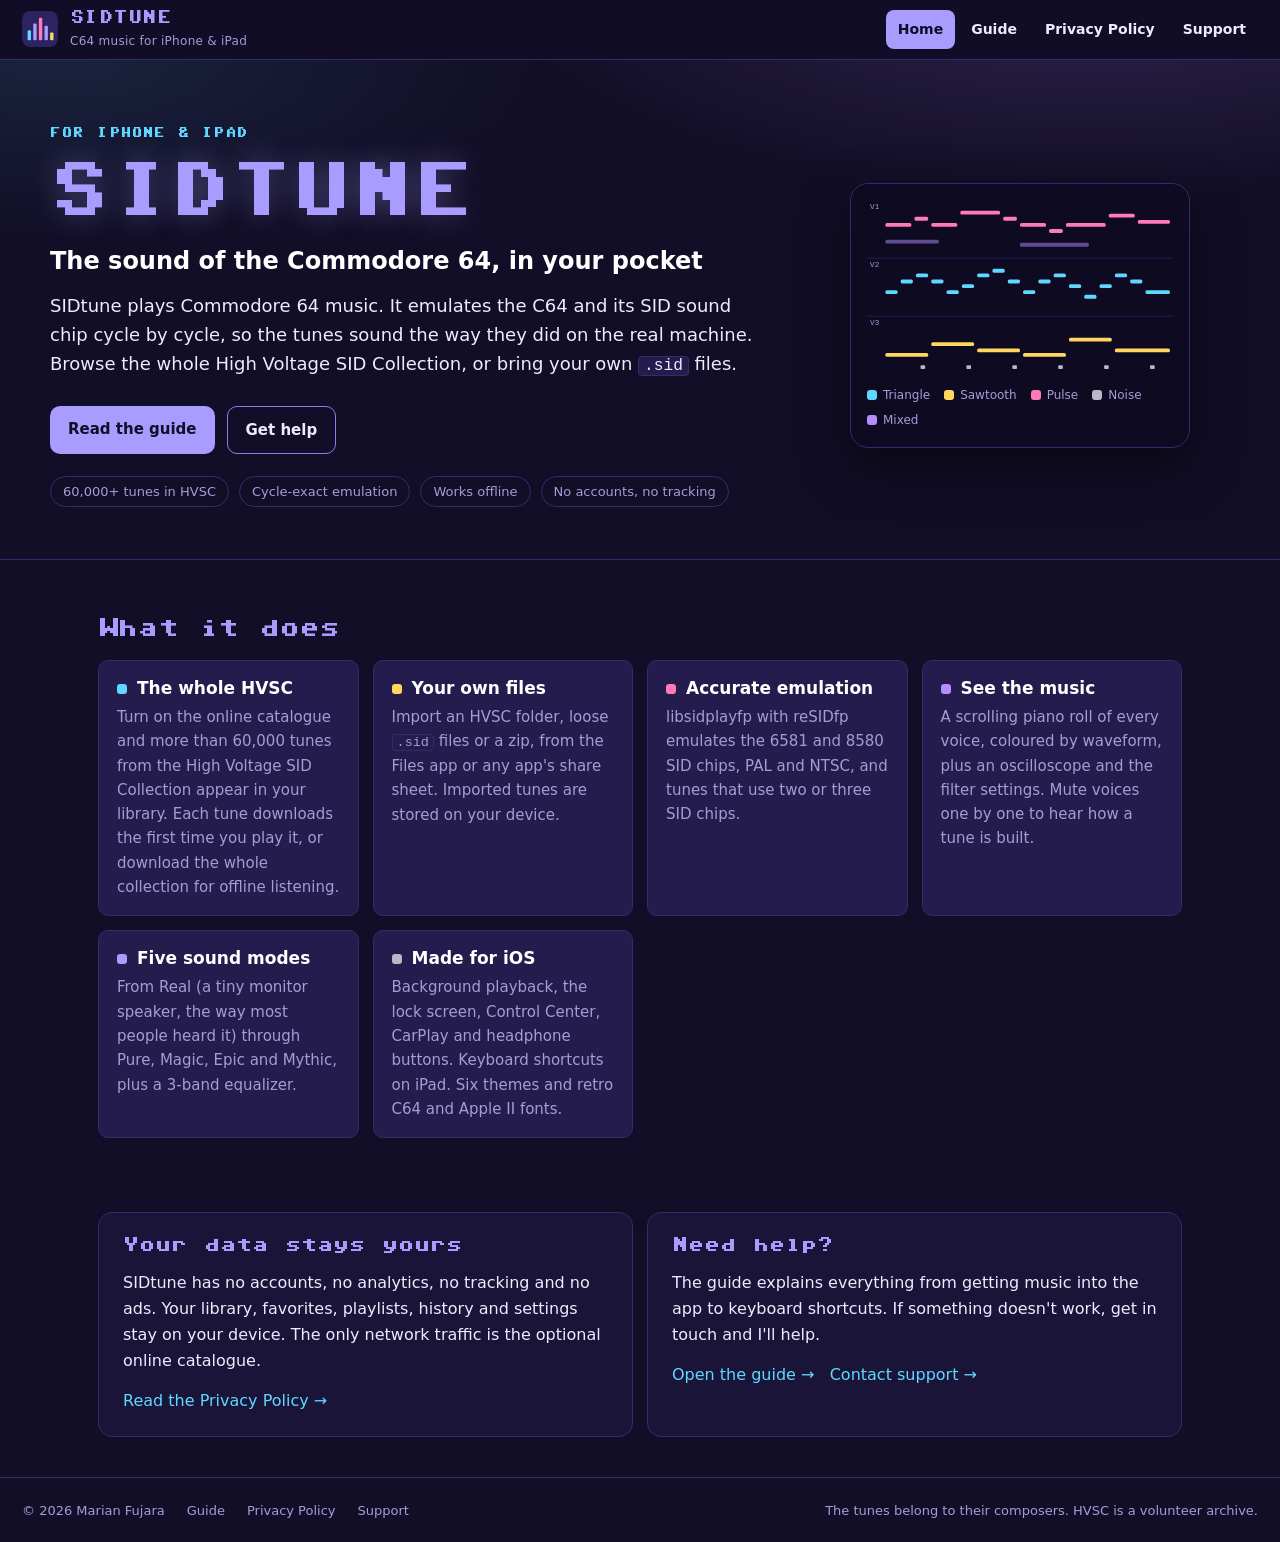
==== website/index.html @ 6d30fe2c "Port web app 0.7.1–0.10.1; add App Store screenshots and support site From the web app: - Next, prev" ====
<!doctype html>
<html lang="en">
<head>
<meta charset="utf-8">
<meta name="viewport" content="width=device-width, initial-scale=1">
<title>SIDtune — Commodore 64 music player for iPhone and iPad</title>
<meta name="description" content="SIDtune plays Commodore 64 SID music on iPhone and iPad with cycle-exact emulation of the C64 and its SID chip. No accounts, no tracking, no ads.">
<meta name="theme-color" content="#120e27">
<link rel="icon" href="icon.svg" type="image/svg+xml">
<link rel="stylesheet" href="style.css">
</head>
<body>

<header class="topbar">
  <div class="topbar-inner">
    <a class="brand" href="index.html"><img src="icon.svg" alt="" width="36" height="36"><b>SIDTUNE<span>C64 music for iPhone &amp; iPad</span></b></a>
    <nav class="topnav" aria-label="Site">
      <a href="index.html" aria-current="page">Home</a>
      <a href="guide.html">Guide</a>
      <a href="privacy.html">Privacy<span class="long"> Policy</span></a>
      <a href="support.html">Support</a>
    </nav>
  </div>
</header>

<header class="hero">
  <div class="hero-inner">
    <div>
      <div class="eyebrow">FOR IPHONE &amp; IPAD</div>
      <h1>SIDTUNE<small>The sound of the Commodore 64, in your pocket</small></h1>
      <p class="lead">SIDtune plays Commodore 64 music. It emulates the C64 and its SID sound chip cycle by cycle, so the tunes sound the way they did on the real machine. Browse the whole High Voltage SID Collection, or bring your own <code>.sid</code> files.</p>
      <div class="actions">
        <a class="btn" href="guide.html">Read the guide</a>
        <a class="btn ghost" href="support.html">Get help</a>
      </div>
      <div class="meta"><span>60,000+ tunes in HVSC</span><span>Cycle-exact emulation</span><span>Works offline</span><span>No accounts, no tracking</span></div>
    </div>
    <figure class="viz" aria-label="SIDtune's visualiser: a piano roll of the three SID voices, coloured by waveform">
      <svg viewBox="0 0 400 230" role="img" aria-hidden="true">
        <g stroke="#2c2460" stroke-width="1">
          <line x1="0" y1="76" x2="400" y2="76"/><line x1="0" y1="152" x2="400" y2="152"/>
        </g>
        <g font-family="ui-monospace, Menlo, monospace" font-size="10" fill="#a39dd6">
          <text x="4" y="12">V1</text><text x="4" y="88">V2</text><text x="4" y="164">V3</text>
        </g>
        <g fill="#ff7ab6">
          <rect x="24" y="30" width="34" height="5" rx="2"/><rect x="62" y="22" width="18" height="5" rx="2"/><rect x="84" y="30" width="34" height="5" rx="2"/>
          <rect x="122" y="14" width="52" height="5" rx="2"/><rect x="178" y="22" width="18" height="5" rx="2"/><rect x="200" y="30" width="34" height="5" rx="2"/>
          <rect x="238" y="38" width="18" height="5" rx="2"/><rect x="260" y="30" width="52" height="5" rx="2"/><rect x="316" y="18" width="34" height="5" rx="2"/>
          <rect x="354" y="26" width="42" height="5" rx="2"/>
        </g>
        <g fill="#b48cff">
          <rect x="24" y="52" width="70" height="5" rx="2" opacity=".5"/><rect x="200" y="56" width="90" height="5" rx="2" opacity=".5"/>
        </g>
        <g fill="#5fd7ff">
          <rect x="24" y="118" width="16" height="5" rx="2"/><rect x="44" y="104" width="16" height="5" rx="2"/><rect x="64" y="96" width="16" height="5" rx="2"/>
          <rect x="84" y="104" width="16" height="5" rx="2"/><rect x="104" y="118" width="16" height="5" rx="2"/><rect x="124" y="110" width="16" height="5" rx="2"/>
          <rect x="144" y="96" width="16" height="5" rx="2"/><rect x="164" y="90" width="16" height="5" rx="2"/><rect x="184" y="104" width="16" height="5" rx="2"/>
          <rect x="204" y="118" width="16" height="5" rx="2"/><rect x="224" y="104" width="16" height="5" rx="2"/><rect x="244" y="96" width="16" height="5" rx="2"/>
          <rect x="264" y="110" width="16" height="5" rx="2"/><rect x="284" y="124" width="16" height="5" rx="2"/><rect x="304" y="110" width="16" height="5" rx="2"/>
          <rect x="324" y="96" width="16" height="5" rx="2"/><rect x="344" y="104" width="16" height="5" rx="2"/><rect x="364" y="118" width="32" height="5" rx="2"/>
        </g>
        <g fill="#ffd75f">
          <rect x="24" y="200" width="56" height="5" rx="2"/><rect x="84" y="186" width="56" height="5" rx="2"/><rect x="144" y="194" width="56" height="5" rx="2"/>
          <rect x="204" y="200" width="56" height="5" rx="2"/><rect x="264" y="180" width="56" height="5" rx="2"/><rect x="324" y="194" width="72" height="5" rx="2"/>
        </g>
        <g fill="#b8b8c8">
          <rect x="70" y="216" width="6" height="5" rx="1"/><rect x="130" y="216" width="6" height="5" rx="1"/><rect x="190" y="216" width="6" height="5" rx="1"/>
          <rect x="250" y="216" width="6" height="5" rx="1"/><rect x="310" y="216" width="6" height="5" rx="1"/><rect x="370" y="216" width="6" height="5" rx="1"/>
        </g>
      </svg>
      <figcaption class="legend">
        <span><i style="background:#5fd7ff"></i>Triangle</span><span><i style="background:#ffd75f"></i>Sawtooth</span>
        <span><i style="background:#ff7ab6"></i>Pulse</span><span><i style="background:#b8b8c8"></i>Noise</span><span><i style="background:#b48cff"></i>Mixed</span>
      </figcaption>
    </figure>
  </div>
</header>

<main class="home">
  <section>
    <h2>What it does</h2>
    <div class="cards">
      <div class="card" style="--c: var(--tri)"><h3>The whole HVSC</h3><p>Turn on the online catalogue and more than 60,000 tunes from the High Voltage SID Collection appear in your library. Each tune downloads the first time you play it, or download the whole collection for offline listening.</p></div>
      <div class="card" style="--c: var(--saw)"><h3>Your own files</h3><p>Import an HVSC folder, loose <code>.sid</code> files or a zip, from the Files app or any app's share sheet. Imported tunes are stored on your device.</p></div>
      <div class="card" style="--c: var(--pulse)"><h3>Accurate emulation</h3><p>libsidplayfp with reSIDfp emulates the 6581 and 8580 SID chips, PAL and NTSC, and tunes that use two or three SID chips.</p></div>
      <div class="card" style="--c: var(--mix)"><h3>See the music</h3><p>A scrolling piano roll of every voice, coloured by waveform, plus an oscilloscope and the filter settings. Mute voices one by one to hear how a tune is built.</p></div>
      <div class="card" style="--c: var(--accent-strong)"><h3>Five sound modes</h3><p>From Real (a tiny monitor speaker, the way most people heard it) through Pure, Magic, Epic and Mythic, plus a 3-band equalizer.</p></div>
      <div class="card" style="--c: #b8b8c8"><h3>Made for iOS</h3><p>Background playback, the lock screen, Control Center, CarPlay and headphone buttons. Keyboard shortcuts on iPad. Six themes and retro C64 and Apple II fonts.</p></div>
    </div>
  </section>

  <section>
    <div class="split">
      <div class="panel">
        <h2>Your data stays yours</h2>
        <p>SIDtune has no accounts, no analytics, no tracking and no ads. Your library, favorites, playlists, history and settings stay on your device. The only network traffic is the optional online catalogue.</p>
        <p><a href="privacy.html">Read the Privacy Policy →</a></p>
      </div>
      <div class="panel">
        <h2>Need help?</h2>
        <p>The guide explains everything from getting music into the app to keyboard shortcuts. If something doesn't work, get in touch and I'll help.</p>
        <p><a href="guide.html">Open the guide →</a> &nbsp; <a href="support.html">Contact support →</a></p>
      </div>
    </div>
  </section>
</main>

<footer class="site-footer">
  <span>© 2026 Marian Fujara</span>
  <a href="guide.html">Guide</a>
  <a href="privacy.html">Privacy Policy</a>
  <a href="support.html">Support</a>
  <span class="spacer">The tunes belong to their composers. HVSC is a volunteer archive.</span>
</footer>

</body>
</html>
---- website/style.css ----
/* Shared styles for the SIDtune website. Colours are the app's "SIDtune Purple" theme (SIDtune/UI/Theme.swift). */
@font-face { font-family: "Pet Me 64"; src: url("fonts/PetMe64.ttf") format("truetype"); font-display: swap; }

:root {
  --bg: #120e27;
  --bg-2: #1a1538;
  --panel: #231c4d;
  --panel-2: #2c2460;
  --line: #342b6b;
  --text: #eeeaff;
  --muted: #a39dd6;
  --accent: #8b7fe8;
  --accent-strong: #a89dff;
  --accent-ink: #120e27;
  --tri: #5fd7ff;
  --saw: #ffd75f;
  --pulse: #ff7ab6;
  --mix: #b48cff;
  --radius: 10px;
  --topbar-h: 60px;
  --c64: "Pet Me 64", ui-monospace, Menlo, monospace;
  --sans: system-ui, -apple-system, "Segoe UI", Roboto, sans-serif;
  --mono: ui-monospace, "SF Mono", Menlo, Consolas, monospace;
  color-scheme: dark;
}
* { box-sizing: border-box; }
html { scroll-behavior: smooth; scroll-padding-top: 76px; }
body {
  margin: 0; background: var(--bg); color: var(--text);
  font-family: var(--sans); font-size: 16px; line-height: 1.62;
  -webkit-text-size-adjust: 100%;
}
a { color: var(--tri); text-decoration: none; }
a:hover { text-decoration: underline; }
img, svg { max-width: 100%; height: auto; display: block; }
code { font-family: var(--mono); font-size: .9em; background: var(--panel); border: 1px solid var(--line); border-radius: 4px; padding: 0 .3em; }
kbd {
  display: inline-block; padding: 0 .45em; border: 1px solid var(--accent); border-radius: 4px; background: var(--bg-2);
  color: var(--accent-strong); font-family: var(--mono); font-size: .86em; line-height: 1.5; white-space: nowrap;
}
.path { color: var(--accent-strong); font-style: normal; font-weight: 600; }

/* ---------- top bar ---------- */
.topbar {
  position: sticky; top: 0; z-index: 50; height: var(--topbar-h);
  background: rgba(18, 14, 39, .92); backdrop-filter: blur(8px); -webkit-backdrop-filter: blur(8px);
  border-bottom: 1px solid var(--line);
}
.topbar-inner { max-width: 1320px; margin: 0 auto; height: 100%; padding: 0 22px; display: flex; align-items: center; gap: 24px; }
.brand { display: flex; align-items: center; gap: 12px; color: var(--accent-strong); margin-right: auto; }
.brand:hover { text-decoration: none; }
.brand img { width: 36px; height: 36px; border-radius: 8px; }
.brand b { font-family: var(--c64); font-weight: 400; font-size: 14px; letter-spacing: .02em; }
.brand span { display: block; color: var(--muted); font-size: 12px; font-family: var(--sans); margin-top: 2px; }
.topnav { display: flex; gap: 4px; }
.topnav a { font-size: 14px; font-weight: 600; color: var(--text); padding: 8px 12px; border-radius: 8px; white-space: nowrap; }
.topnav a:hover { text-decoration: none; color: var(--accent-strong); background: var(--panel); }
.topnav a[aria-current="page"] { color: var(--accent-ink); background: var(--accent-strong); }

/* ---------- typography ---------- */
h1, h2 { font-family: var(--c64); font-weight: 400; line-height: 1.3; letter-spacing: .01em; }
h3, h4 { font-weight: 700; line-height: 1.3; }
h2 { color: var(--accent-strong); font-size: 20px; margin: 0 0 14px; }
h2 .num { color: var(--muted); margin-right: 10px; }
h3 { color: var(--tri); font-size: 19px; margin: 30px 0 8px; }
h4 { color: #fff; font-size: 16px; margin: 20px 0 6px; }
p { margin: 0 0 14px; }
ul, ol { padding-left: 1.3em; margin: 0 0 14px; }
li { margin: 4px 0; }
strong { color: #fff; }
.lead { font-size: 18px; max-width: 64ch; }
.muted { color: var(--muted); }

/* ---------- hero (home and guide) ---------- */
.hero {
  padding: 64px 48px 52px;
  background:
    radial-gradient(1000px 360px at 85% -80px, rgba(180, 140, 255, .18), transparent 60%),
    radial-gradient(800px 300px at 5% 0, rgba(95, 215, 255, .10), transparent 60%),
    var(--bg);
  border-bottom: 1px solid var(--line);
}
.hero-inner { max-width: 1180px; margin: 0 auto; display: grid; grid-template-columns: minmax(0, 1fr) 420px; gap: 48px; align-items: center; }
.eyebrow { font-family: var(--c64); color: var(--tri); font-size: 11px; letter-spacing: .1em; }
.hero h1 { font-size: clamp(32px, 6vw, 60px); color: var(--accent-strong); margin: 12px 0 14px; text-shadow: 0 0 28px rgba(168, 157, 255, .35); }
.hero h1 small { display: block; font-family: var(--sans); font-weight: 700; font-size: clamp(18px, 2.4vw, 24px); color: #fff; letter-spacing: 0; margin-top: 14px; text-shadow: none; }
.meta { display: flex; flex-wrap: wrap; gap: 10px; margin-top: 22px; }
.meta span { font-size: 13px; color: var(--muted); border: 1px solid var(--line); padding: 4px 12px; border-radius: 999px; }
.actions { display: flex; flex-wrap: wrap; gap: 12px; margin-top: 26px; }
.btn { display: inline-block; font-weight: 700; font-size: 15px; color: var(--accent-ink); background: var(--accent-strong); border-radius: 10px; padding: 11px 18px; }
.btn:hover { text-decoration: none; filter: brightness(1.08); }
.btn.ghost { color: var(--text); background: transparent; border: 1px solid var(--accent); }

/* The visualiser: a static picture of the app's piano roll, coloured by waveform. */
.viz { background: #0e0a22; border: 1px solid var(--line); border-radius: 18px; padding: 16px; box-shadow: 0 20px 50px rgba(0, 0, 0, .5); }
.viz .legend { display: flex; flex-wrap: wrap; gap: 6px 14px; font-size: 12px; color: var(--muted); margin-top: 10px; }
.viz .legend i { display: inline-block; width: 10px; height: 10px; border-radius: 3px; margin-right: 6px; vertical-align: -1px; }

/* ---------- home ---------- */
.home { max-width: 1180px; margin: 0 auto; padding: 0 48px 40px; }
.home section { padding-top: 56px; }
.cards { display: grid; grid-template-columns: repeat(auto-fill, minmax(260px, 1fr)); gap: 14px; margin: 18px 0; }
.card { background: var(--panel); border: 1px solid var(--line); border-radius: var(--radius); padding: 16px 18px; }
.card h3 { margin: 0 0 6px; font-size: 17px; color: #fff; }
.card h3::before { content: ""; display: inline-block; width: 10px; height: 10px; border-radius: 3px; margin-right: 10px; background: var(--c, var(--accent-strong)); }
.card p { margin: 0; font-size: 15px; color: var(--muted); }
.split { display: grid; grid-template-columns: repeat(auto-fit, minmax(300px, 1fr)); gap: 14px; }
.panel { background: var(--bg-2); border: 1px solid var(--line); border-radius: 14px; padding: 22px 24px; }
.panel h2 { font-size: 16px; }
.panel p:last-child { margin-bottom: 0; }

/* ---------- guide layout ---------- */
.layout { display: grid; grid-template-columns: 270px minmax(0, 1fr); max-width: 1320px; margin: 0 auto; }
nav.toc {
  position: sticky; top: var(--topbar-h); height: calc(100vh - var(--topbar-h)); overflow-y: auto;
  padding: 28px 18px 40px 22px; border-right: 1px solid var(--line); font-size: 14px;
}
.toc-title { font-family: var(--c64); font-size: 10px; letter-spacing: .08em; color: var(--muted); margin: 0 0 14px 8px; }
.toc ol { list-style: none; margin: 0; padding: 0; counter-reset: s; }
.toc > ol > li { counter-increment: s; margin: 2px 0; }
.toc > ol > li > a::before { content: counter(s, decimal-leading-zero) "  "; color: var(--muted); font-family: var(--mono); font-size: 12px; white-space: pre; }
.toc a { color: var(--text); display: block; padding: 3px 8px; border-radius: 6px; }
.toc a:hover { background: var(--panel); text-decoration: none; color: var(--accent-strong); }
.toc ol ol { padding-left: 30px; margin: 2px 0 6px; }
.toc ol ol a { color: var(--muted); font-size: 13px; padding: 1px 8px; }
details.toc-mobile { display: none; }

.guide main { padding: 0 48px 80px; min-width: 0; }
.guide .hero { margin: 0 -48px; padding: 52px 48px 40px; }
.guide .hero h1 { font-size: clamp(28px, 4.4vw, 44px); }
.guide section { padding-top: 36px; }
.guide section + section { border-top: 1px solid var(--line); margin-top: 36px; }

/* ---------- callouts & tables ---------- */
.note, .tip {
  border: 1px solid var(--line); border-left: 4px solid var(--tri); background: var(--panel);
  padding: 12px 16px; border-radius: 8px; margin: 16px 0;
}
.tip { border-left-color: var(--saw); }
.note > b:first-child, .tip > b:first-child { display: block; font-family: var(--c64); font-weight: 400; font-size: 11px; letter-spacing: .06em; margin-bottom: 4px; color: var(--tri); }
.tip > b:first-child { color: var(--saw); }
.table-wrap { overflow-x: auto; margin: 14px 0 18px; border: 1px solid var(--line); border-radius: var(--radius); }
table { border-collapse: collapse; width: 100%; font-size: 15px; }
th, td { text-align: left; padding: 9px 12px; border-bottom: 1px solid var(--line); vertical-align: top; }
th { color: var(--tri); background: var(--panel); font-size: 13px; letter-spacing: .04em; white-space: nowrap; }
tr:last-child td { border-bottom: 0; }
td:first-child { color: var(--accent-strong); font-weight: 600; white-space: nowrap; }
.top-link { font-size: 13px; float: right; color: var(--muted); }

/* ---------- single-column pages (privacy, support) ---------- */
.page { max-width: 820px; margin: 0 auto; padding: 48px 24px 80px; }
.page h1 { font-size: clamp(24px, 4vw, 36px); color: var(--accent-strong); margin: 0 0 10px; }
.page .dates { font-size: 14px; color: var(--muted); margin-bottom: 26px; }
.page h2 { margin-top: 40px; font-size: 17px; }
.page h3 { margin-top: 24px; font-size: 17px; }
.page td:first-child { white-space: normal; }
.summary { border: 1px solid var(--accent); background: var(--bg-2); border-radius: var(--radius); padding: 16px 20px; margin: 18px 0 8px; }
.summary b:first-child { display: block; font-family: var(--c64); font-weight: 400; font-size: 11px; color: var(--accent-strong); letter-spacing: .06em; margin-bottom: 6px; }
.contact-card { display: grid; grid-template-columns: 96px 1fr; gap: 22px; align-items: center; background: var(--panel); border: 1px solid var(--line); border-radius: 14px; padding: 24px; margin: 22px 0; }
.contact-card img { width: 96px; height: 96px; border-radius: 20px; }
.contact-card .name { font-size: 20px; color: #fff; font-weight: 700; }
.contact-card .role { color: var(--muted); font-size: 14px; margin-bottom: 8px; }
.contact-card .email { font-family: var(--mono); font-size: 17px; word-break: break-all; }
.faq dt { font-weight: 700; color: #fff; margin-top: 18px; }
.faq dd { margin: 4px 0 0; }

/* ---------- footer ---------- */
.site-footer { max-width: 1320px; margin: 0 auto; padding: 22px; border-top: 1px solid var(--line); color: var(--muted); font-size: 13px; display: flex; flex-wrap: wrap; gap: 8px 22px; }
.site-footer a { color: var(--muted); }
.site-footer .spacer { margin-left: auto; }

/* ---------- responsive ---------- */
@media (max-width: 1000px) {
  .hero-inner { grid-template-columns: 1fr; gap: 32px; }
  .viz { max-width: 520px; }
}
@media (max-width: 880px) {
  :root { --topbar-h: 56px; }
  .topbar-inner { padding: 0 12px; gap: 8px; }
  .brand b, .brand span { display: none; }
  .topnav a { padding: 7px 9px; font-size: 13.5px; }
  .topnav .long { display: none; }
  .hero { padding: 40px 16px 34px; }
  .home { padding: 0 16px 30px; }
  .home section { padding-top: 40px; }
  .layout { grid-template-columns: 1fr; }
  nav.toc { display: none; }
  details.toc-mobile { display: block; margin: 18px 0 0; background: var(--panel); border: 1px solid var(--line); border-radius: var(--radius); padding: 10px 14px; }
  details.toc-mobile summary { font-family: var(--c64); font-size: 11px; color: var(--accent-strong); cursor: pointer; }
  details.toc-mobile ol { margin: 10px 0 4px; }
  .guide main { padding: 0 16px 60px; }
  .guide .hero { margin: 0 -16px; padding: 36px 16px 28px; }
  .page { padding: 32px 16px 60px; }
  .contact-card { grid-template-columns: 1fr; }
  h2 { font-size: 17px; }
  .site-footer .spacer { margin-left: 0; }
}

@media print {
  :root { --bg: #fff; --bg-2: #f5f4fb; --panel: #f0eef9; --line: #ccc8e6; --text: #111; --muted: #555; --accent-strong: #4a3fb0; --tri: #00607a; }
  .topbar, nav.toc, details.toc-mobile, .top-link, .viz { display: none !important; }
  .layout { display: block; }
  .hero { background: none; }
  .hero h1 { text-shadow: none; }
  strong, h4, .card h3 { color: #000; }
}
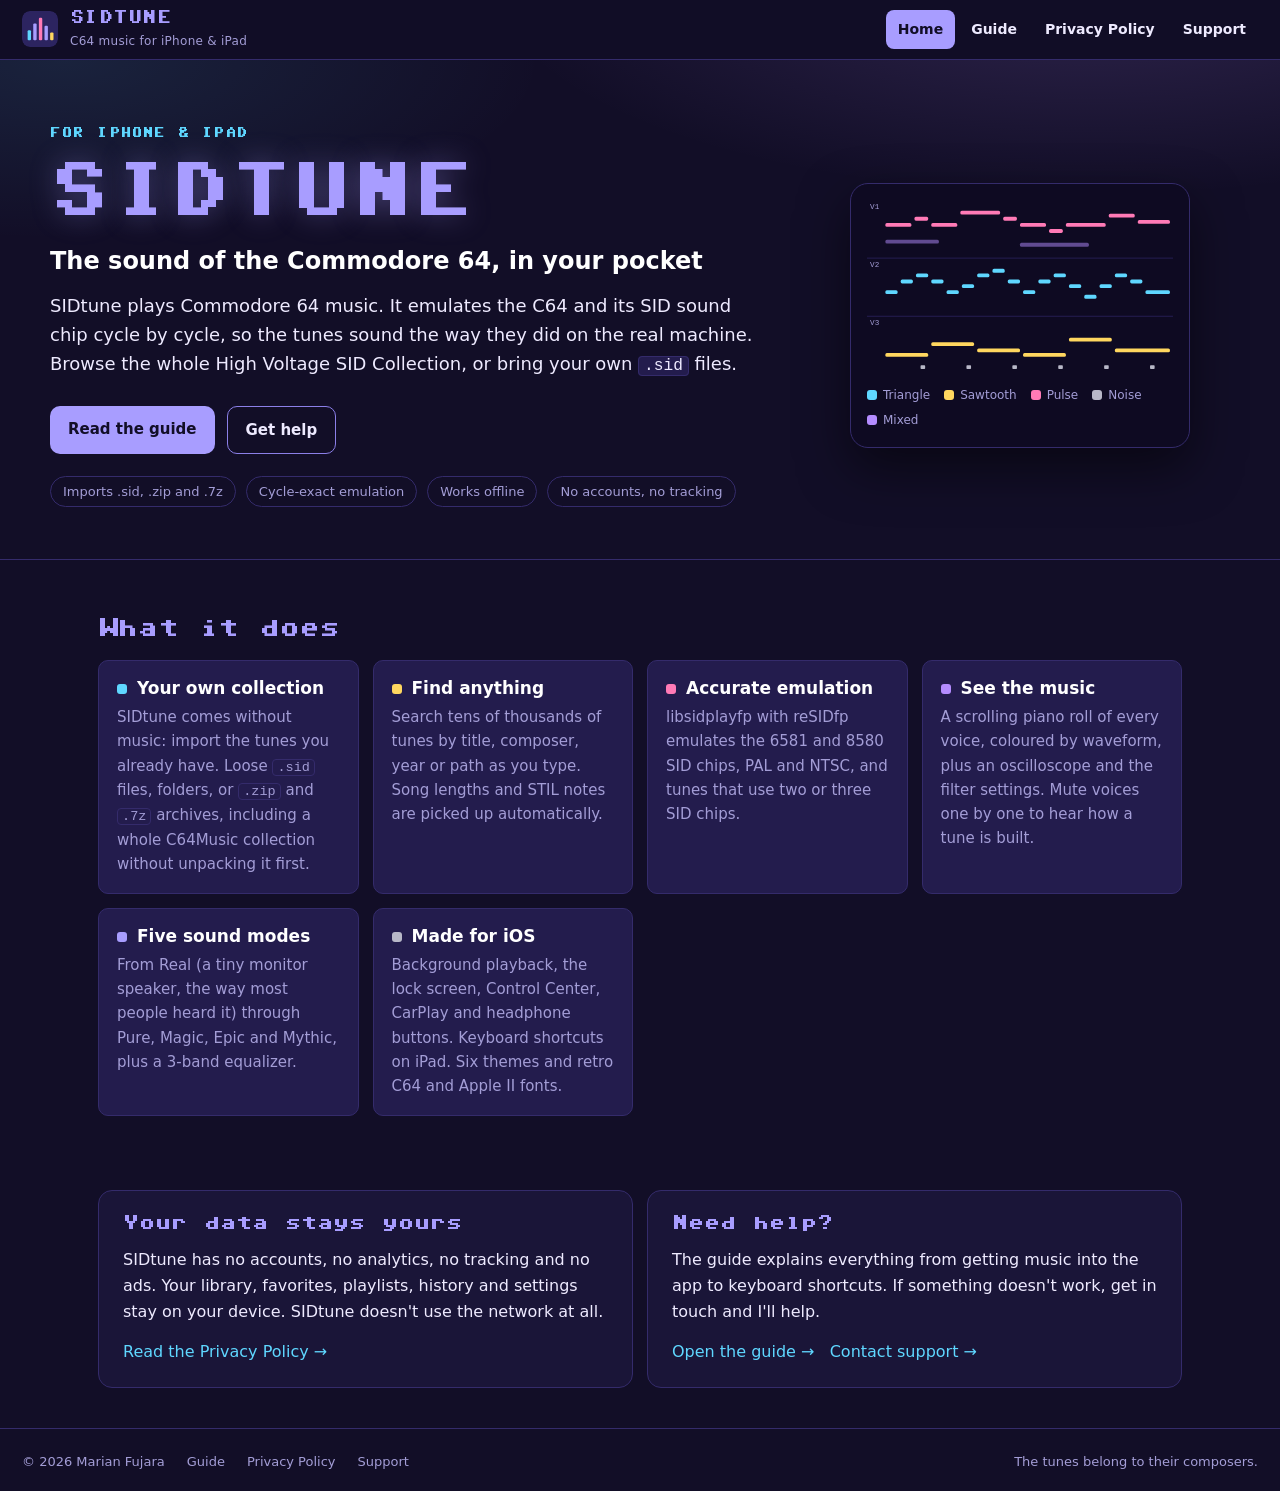
==== commit 66d44a26: "Remove the online HVSC catalogue (0.3.0) App Review rejected 0.2.1 under guideline 5.2.3 because the" ====
--- a/website/index.html
+++ b/website/index.html
@@ -33,7 +33,7 @@
         <a class="btn" href="guide.html">Read the guide</a>
         <a class="btn ghost" href="support.html">Get help</a>
       </div>
-      <div class="meta"><span>60,000+ tunes in HVSC</span><span>Cycle-exact emulation</span><span>Works offline</span><span>No accounts, no tracking</span></div>
+      <div class="meta"><span>Imports .sid, .zip and .7z</span><span>Cycle-exact emulation</span><span>Works offline</span><span>No accounts, no tracking</span></div>
     </div>
     <figure class="viz" aria-label="SIDtune's visualiser: a piano roll of the three SID voices, coloured by waveform">
       <svg viewBox="0 0 400 230" role="img" aria-hidden="true">
@@ -81,8 +81,8 @@
   <section>
     <h2>What it does</h2>
     <div class="cards">
-      <div class="card" style="--c: var(--tri)"><h3>The whole HVSC</h3><p>Turn on the online catalogue and more than 60,000 tunes from the High Voltage SID Collection appear in your library. Each tune downloads the first time you play it, or download the whole collection for offline listening.</p></div>
-      <div class="card" style="--c: var(--saw)"><h3>Your own files</h3><p>Import an HVSC folder, loose <code>.sid</code> files or a zip, from the Files app or any app's share sheet. Imported tunes are stored on your device.</p></div>
+      <div class="card" style="--c: var(--tri)"><h3>Your own collection</h3><p>SIDtune comes without music: import the tunes you already have. Loose <code>.sid</code> files, folders, or <code>.zip</code> and <code>.7z</code> archives, including a whole C64Music collection without unpacking it first.</p></div>
+      <div class="card" style="--c: var(--saw)"><h3>Find anything</h3><p>Search tens of thousands of tunes by title, composer, year or path as you type. Song lengths and STIL notes are picked up automatically.</p></div>
       <div class="card" style="--c: var(--pulse)"><h3>Accurate emulation</h3><p>libsidplayfp with reSIDfp emulates the 6581 and 8580 SID chips, PAL and NTSC, and tunes that use two or three SID chips.</p></div>
       <div class="card" style="--c: var(--mix)"><h3>See the music</h3><p>A scrolling piano roll of every voice, coloured by waveform, plus an oscilloscope and the filter settings. Mute voices one by one to hear how a tune is built.</p></div>
       <div class="card" style="--c: var(--accent-strong)"><h3>Five sound modes</h3><p>From Real (a tiny monitor speaker, the way most people heard it) through Pure, Magic, Epic and Mythic, plus a 3-band equalizer.</p></div>
@@ -94,7 +94,7 @@
     <div class="split">
       <div class="panel">
         <h2>Your data stays yours</h2>
-        <p>SIDtune has no accounts, no analytics, no tracking and no ads. Your library, favorites, playlists, history and settings stay on your device. The only network traffic is the optional online catalogue.</p>
+        <p>SIDtune has no accounts, no analytics, no tracking and no ads. Your library, favorites, playlists, history and settings stay on your device. SIDtune doesn't use the network at all.</p>
         <p><a href="privacy.html">Read the Privacy Policy →</a></p>
       </div>
       <div class="panel">
@@ -111,7 +111,7 @@
   <a href="guide.html">Guide</a>
   <a href="privacy.html">Privacy Policy</a>
   <a href="support.html">Support</a>
-  <span class="spacer">The tunes belong to their composers. HVSC is a volunteer archive.</span>
+  <span class="spacer">The tunes belong to their composers.</span>
 </footer>
 
 </body>
